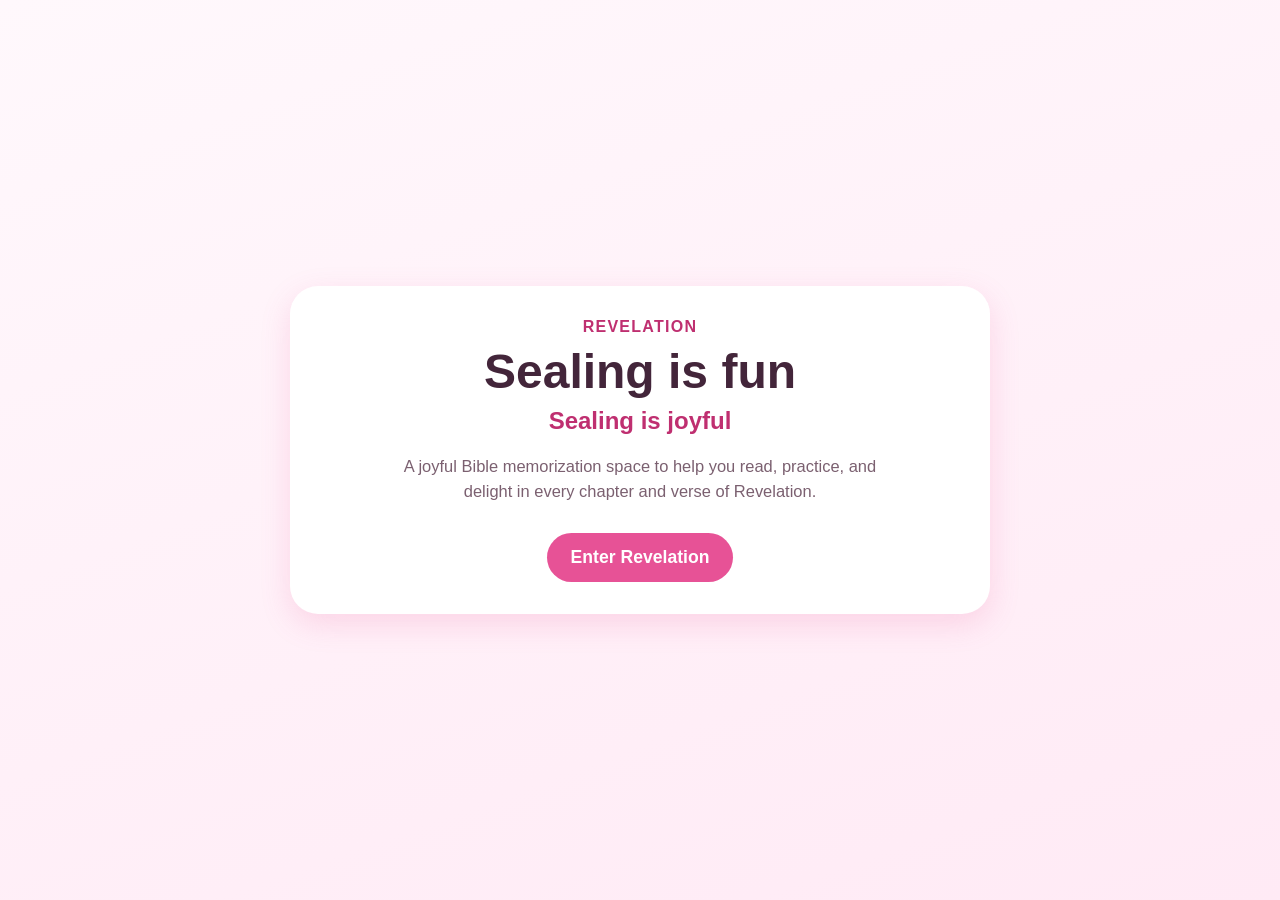
==== index.html @ c018d255 "Build multi-page Revelation memorization platform" ====
<!DOCTYPE html>
<html lang="en">
<head>
  <meta charset="UTF-8" />
  <meta name="viewport" content="width=device-width, initial-scale=1.0" />
  <title>Revelation | Sealing Is Fun</title>
  <link rel="stylesheet" href="styles.css" />
</head>
<body class="landing-page">
  <main class="hero-container">
    <section class="hero-card">
      <p class="eyebrow">Revelation</p>
      <h1>Sealing is fun</h1>
      <h2>Sealing is joyful</h2>
      <p class="subtitle">
        A joyful Bible memorization space to help you read, practice, and delight in every chapter and verse of Revelation.
      </p>
      <a class="btn btn-primary btn-large" href="chapters.html">Enter Revelation</a>
    </section>
  </main>
</body>
</html>
---- styles.css ----
:root {
  --bg: #fff5fa;
  --surface: #ffffff;
  --primary: #e75296;
  --primary-dark: #bf2f70;
  --text: #43253a;
  --muted: #7b6070;
  --shadow: 0 10px 30px rgba(231, 82, 150, 0.18);
  --radius: 18px;
}

* {
  box-sizing: border-box;
}

body {
  margin: 0;
  font-family: "Inter", "Segoe UI", sans-serif;
  background: linear-gradient(160deg, #fff8fc 0%, #ffeaf5 100%);
  color: var(--text);
}

.landing-page {
  min-height: 100vh;
  display: grid;
  place-items: center;
  padding: 1.25rem;
}

.hero-container {
  width: 100%;
  max-width: 700px;
}

.hero-card {
  background: var(--surface);
  border-radius: 28px;
  box-shadow: var(--shadow);
  padding: 2rem 1.5rem;
  text-align: center;
}

.eyebrow {
  margin: 0;
  color: var(--primary-dark);
  font-weight: 700;
  letter-spacing: 0.08em;
  text-transform: uppercase;
}

h1 {
  margin: 0.5rem 0 0;
  font-size: clamp(1.8rem, 7vw, 3rem);
}

h2 {
  margin-top: 0.5rem;
  color: var(--primary-dark);
  font-weight: 600;
}

.subtitle {
  color: var(--muted);
  font-size: 1.03rem;
  line-height: 1.5;
  margin: 1rem auto 1.8rem;
  max-width: 56ch;
}

.topbar {
  display: flex;
  gap: 0.75rem;
  align-items: center;
  padding: 1rem;
  position: sticky;
  top: 0;
  background: rgba(255, 245, 250, 0.9);
  backdrop-filter: blur(7px);
  border-bottom: 1px solid #f8dbe9;
}

.topbar h1 {
  font-size: 1.1rem;
  margin: 0;
}

.page-wrap {
  padding: 1rem;
  max-width: 960px;
  margin: 0 auto 3rem;
}

.page-intro {
  color: var(--muted);
}

.card-grid {
  display: grid;
  grid-template-columns: repeat(auto-fill, minmax(180px, 1fr));
  gap: 1rem;
}

.list-grid {
  display: grid;
  grid-template-columns: 1fr;
  gap: 0.8rem;
}

.card,
.verse-card,
.verse-meta,
.mode-content {
  background: var(--surface);
  border-radius: var(--radius);
  box-shadow: var(--shadow);
  padding: 1rem;
}

.verse-text {
  line-height: 1.6;
}

.btn {
  border: none;
  display: inline-block;
  text-decoration: none;
  text-align: center;
  padding: 0.72rem 1rem;
  border-radius: 999px;
  font-weight: 700;
  cursor: pointer;
}

.btn-primary {
  background: var(--primary);
  color: white;
}

.btn-primary:hover {
  background: var(--primary-dark);
}

.btn-large {
  font-size: 1.1rem;
  padding: 0.9rem 1.5rem;
}

.btn-ghost {
  background: #ffe6f3;
  color: var(--primary-dark);
}

.btn-option {
  background: #ffeef7;
  color: #733253;
  margin: 0.2rem;
}

.btn-option.selected {
  outline: 2px solid var(--primary);
}

.mode-tabs {
  margin: 1rem 0;
  display: grid;
  gap: 0.5rem;
  grid-template-columns: repeat(2, minmax(120px, 1fr));
}

.tab-btn {
  border: 0;
  border-radius: 12px;
  padding: 0.65rem;
  background: #ffe9f5;
  font-weight: 700;
}

.tab-btn.active {
  background: var(--primary);
  color: #fff;
}

.quiz-group {
  margin: 1rem 0;
}

.exercise-text {
  background: #fff0f8;
  border-radius: 12px;
  padding: 0.85rem;
}

.slots,
.choices {
  display: flex;
  flex-wrap: wrap;
  gap: 0.45rem;
  margin-bottom: 0.7rem;
}

.slot {
  border: 1px dashed #d1699c;
  background: #fff9fd;
  border-radius: 10px;
  padding: 0.55rem 0.7rem;
  cursor: pointer;
}

.hint {
  color: var(--muted);
  font-size: 0.9rem;
}

@media (min-width: 768px) {
  .list-grid {
    grid-template-columns: repeat(2, minmax(230px, 1fr));
  }

  .topbar {
    padding: 1rem 2rem;
  }

  .page-wrap {
    padding: 1.5rem 2rem;
  }
}
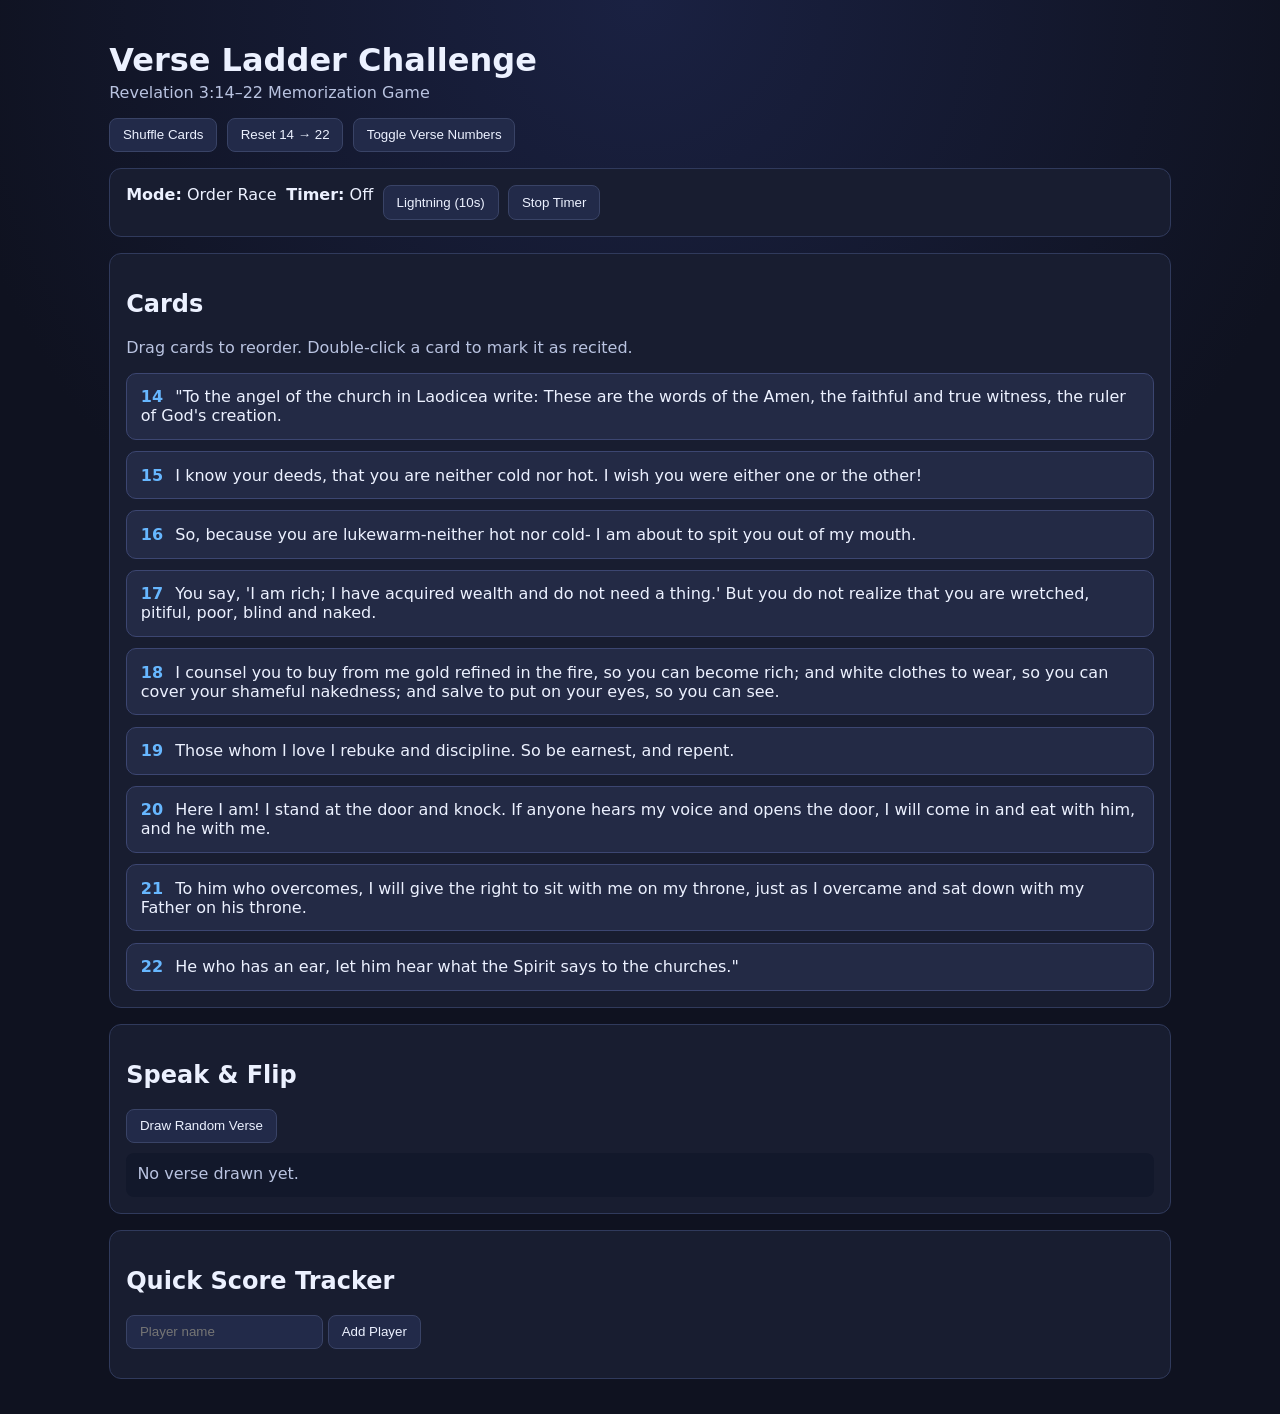
==== commit 534e2328: "Restructure game into single-page HTML/CSS/JS app" ====
--- a/index.html
+++ b/index.html
@@ -1,22 +1,53 @@
-<!DOCTYPE html>
+<!doctype html>
 <html lang="en">
 <head>
   <meta charset="UTF-8" />
   <meta name="viewport" content="width=device-width, initial-scale=1.0" />
-  <title>Revelation | Sealing Is Fun</title>
+  <title>Verse Ladder Challenge</title>
   <link rel="stylesheet" href="styles.css" />
 </head>
-<body class="landing-page">
-  <main class="hero-container">
-    <section class="hero-card">
-      <p class="eyebrow">Revelation</p>
-      <h1>Sealing is fun</h1>
-      <h2>Sealing is joyful</h2>
-      <p class="subtitle">
-        A joyful Bible memorization space to help you read, practice, and delight in every chapter and verse of Revelation.
-      </p>
-      <a class="btn btn-primary btn-large" href="chapters.html">Enter Revelation</a>
+<body>
+  <main class="app">
+    <header class="top">
+      <h1>Verse Ladder Challenge</h1>
+      <p class="subtitle">Revelation 3:14–22 Memorization Game</p>
+    </header>
+
+    <section class="controls">
+      <button id="shuffleBtn">Shuffle Cards</button>
+      <button id="resetOrderBtn">Reset 14 → 22</button>
+      <button id="toggleNumbersBtn">Toggle Verse Numbers</button>
+    </section>
+
+    <section class="status">
+      <div><strong>Mode:</strong> <span id="modeText">Order Race</span></div>
+      <div><strong>Timer:</strong> <span id="timerText">Off</span></div>
+      <button id="lightningBtn">Lightning (10s)</button>
+      <button id="stopTimerBtn">Stop Timer</button>
+    </section>
+
+    <section class="cards-wrap">
+      <h2>Cards</h2>
+      <p class="hint">Drag cards to reorder. Double-click a card to mark it as recited.</p>
+      <ul id="cards" class="cards"></ul>
+    </section>
+
+    <section class="recite">
+      <h2>Speak &amp; Flip</h2>
+      <button id="drawBtn">Draw Random Verse</button>
+      <div id="drawnCard" class="drawn">No verse drawn yet.</div>
+    </section>
+
+    <section class="scores">
+      <h2>Quick Score Tracker</h2>
+      <div class="score-controls">
+        <input id="playerName" type="text" placeholder="Player name" />
+        <button id="addPlayerBtn">Add Player</button>
+      </div>
+      <ul id="players" class="players"></ul>
     </section>
   </main>
+
+  <script src="script.js"></script>
 </body>
 </html>
--- a/styles.css
+++ b/styles.css
@@ -1,12 +1,11 @@
 :root {
-  --bg: #fff5fa;
-  --surface: #ffffff;
-  --primary: #e75296;
-  --primary-dark: #bf2f70;
-  --text: #43253a;
-  --muted: #7b6070;
-  --shadow: 0 10px 30px rgba(231, 82, 150, 0.18);
-  --radius: 18px;
+  color-scheme: dark;
+  --bg: #0f1220;
+  --panel: #181d30;
+  --card: #232a45;
+  --accent: #67b7ff;
+  --text: #ecf1ff;
+  --muted: #b9c3e0;
 }
 
 * {
@@ -15,212 +14,126 @@
 
 body {
   margin: 0;
-  font-family: "Inter", "Segoe UI", sans-serif;
-  background: linear-gradient(160deg, #fff8fc 0%, #ffeaf5 100%);
+  font-family: Inter, system-ui, -apple-system, Segoe UI, Roboto, sans-serif;
+  background: radial-gradient(circle at top, #1a2142, var(--bg) 45%);
   color: var(--text);
 }
 
-.landing-page {
-  min-height: 100vh;
-  display: grid;
-  place-items: center;
-  padding: 1.25rem;
+.app {
+  max-width: 1100px;
+  margin: 0 auto;
+  padding: 1.2rem;
 }
 
-.hero-container {
-  width: 100%;
-  max-width: 700px;
-}
-
-.hero-card {
-  background: var(--surface);
-  border-radius: 28px;
-  box-shadow: var(--shadow);
-  padding: 2rem 1.5rem;
-  text-align: center;
-}
-
-.eyebrow {
-  margin: 0;
-  color: var(--primary-dark);
-  font-weight: 700;
-  letter-spacing: 0.08em;
-  text-transform: uppercase;
-}
-
-h1 {
-  margin: 0.5rem 0 0;
-  font-size: clamp(1.8rem, 7vw, 3rem);
-}
-
-h2 {
-  margin-top: 0.5rem;
-  color: var(--primary-dark);
-  font-weight: 600;
+.top h1 {
+  margin-bottom: 0.25rem;
 }
 
 .subtitle {
-  color: var(--muted);
-  font-size: 1.03rem;
-  line-height: 1.5;
-  margin: 1rem auto 1.8rem;
-  max-width: 56ch;
-}
-
-.topbar {
-  display: flex;
-  gap: 0.75rem;
-  align-items: center;
-  padding: 1rem;
-  position: sticky;
-  top: 0;
-  background: rgba(255, 245, 250, 0.9);
-  backdrop-filter: blur(7px);
-  border-bottom: 1px solid #f8dbe9;
-}
-
-.topbar h1 {
-  font-size: 1.1rem;
-  margin: 0;
-}
-
-.page-wrap {
-  padding: 1rem;
-  max-width: 960px;
-  margin: 0 auto 3rem;
-}
-
-.page-intro {
+  margin-top: 0;
   color: var(--muted);
 }
 
-.card-grid {
-  display: grid;
-  grid-template-columns: repeat(auto-fill, minmax(180px, 1fr));
-  gap: 1rem;
+.controls,
+.status {
+  display: flex;
+  flex-wrap: wrap;
+  gap: 0.6rem;
+  margin-bottom: 1rem;
 }
 
-.list-grid {
-  display: grid;
-  grid-template-columns: 1fr;
-  gap: 0.8rem;
+button,
+input {
+  border: 1px solid #394366;
+  background: #222a49;
+  color: var(--text);
+  border-radius: 8px;
+  padding: 0.55rem 0.8rem;
 }
 
-.card,
-.verse-card,
-.verse-meta,
-.mode-content {
-  background: var(--surface);
-  border-radius: var(--radius);
-  box-shadow: var(--shadow);
-  padding: 1rem;
-}
-
-.verse-text {
-  line-height: 1.6;
-}
-
-.btn {
-  border: none;
-  display: inline-block;
-  text-decoration: none;
-  text-align: center;
-  padding: 0.72rem 1rem;
-  border-radius: 999px;
-  font-weight: 700;
+button:hover {
+  border-color: var(--accent);
   cursor: pointer;
 }
 
-.btn-primary {
-  background: var(--primary);
-  color: white;
+.cards-wrap,
+.recite,
+.scores,
+.status {
+  background: var(--panel);
+  border: 1px solid #303a5c;
+  border-radius: 12px;
+  padding: 1rem;
+  margin-bottom: 1rem;
 }
 
-.btn-primary:hover {
-  background: var(--primary-dark);
+.cards {
+  list-style: none;
+  margin: 0;
+  padding: 0;
+  display: grid;
+  gap: 0.7rem;
 }
 
-.btn-large {
-  font-size: 1.1rem;
-  padding: 0.9rem 1.5rem;
+.card {
+  background: var(--card);
+  border: 1px solid #3c4671;
+  border-radius: 10px;
+  padding: 0.85rem;
+  user-select: none;
 }
 
-.btn-ghost {
-  background: #ffe6f3;
-  color: var(--primary-dark);
+.card.dragging {
+  opacity: 0.45;
 }
 
-.btn-option {
-  background: #ffeef7;
-  color: #733253;
-  margin: 0.2rem;
+.card.done {
+  border-color: #5eda98;
+  box-shadow: 0 0 0 1px #5eda98 inset;
 }
 
-.btn-option.selected {
-  outline: 2px solid var(--primary);
+.verse-num {
+  font-weight: 700;
+  color: var(--accent);
+  margin-right: 0.45rem;
 }
 
-.mode-tabs {
-  margin: 1rem 0;
-  display: grid;
-  gap: 0.5rem;
-  grid-template-columns: repeat(2, minmax(120px, 1fr));
+.hint,
+.drawn {
+  color: var(--muted);
 }
 
-.tab-btn {
-  border: 0;
-  border-radius: 12px;
-  padding: 0.65rem;
-  background: #ffe9f5;
-  font-weight: 700;
+.drawn {
+  margin-top: 0.6rem;
+  background: #12182b;
+  border-radius: 8px;
+  padding: 0.7rem;
+  min-height: 44px;
 }
 
-.tab-btn.active {
-  background: var(--primary);
-  color: #fff;
+.players {
+  list-style: none;
+  padding: 0;
+  margin: 0.8rem 0 0;
+  display: grid;
+  gap: 0.55rem;
 }
 
-.quiz-group {
-  margin: 1rem 0;
+.player {
+  display: flex;
+  align-items: center;
+  justify-content: space-between;
+  background: #12182b;
+  border: 1px solid #2f395d;
+  border-radius: 8px;
+  padding: 0.45rem 0.6rem;
 }
 
-.exercise-text {
-  background: #fff0f8;
-  border-radius: 12px;
-  padding: 0.85rem;
+.player-controls {
+  display: flex;
+  gap: 0.4rem;
 }
 
-.slots,
-.choices {
-  display: flex;
-  flex-wrap: wrap;
-  gap: 0.45rem;
-  margin-bottom: 0.7rem;
+.player-controls button {
+  padding: 0.3rem 0.5rem;
 }
-
-.slot {
-  border: 1px dashed #d1699c;
-  background: #fff9fd;
-  border-radius: 10px;
-  padding: 0.55rem 0.7rem;
-  cursor: pointer;
-}
-
-.hint {
-  color: var(--muted);
-  font-size: 0.9rem;
-}
-
-@media (min-width: 768px) {
-  .list-grid {
-    grid-template-columns: repeat(2, minmax(230px, 1fr));
-  }
-
-  .topbar {
-    padding: 1rem 2rem;
-  }
-
-  .page-wrap {
-    padding: 1.5rem 2rem;
-  }
-}
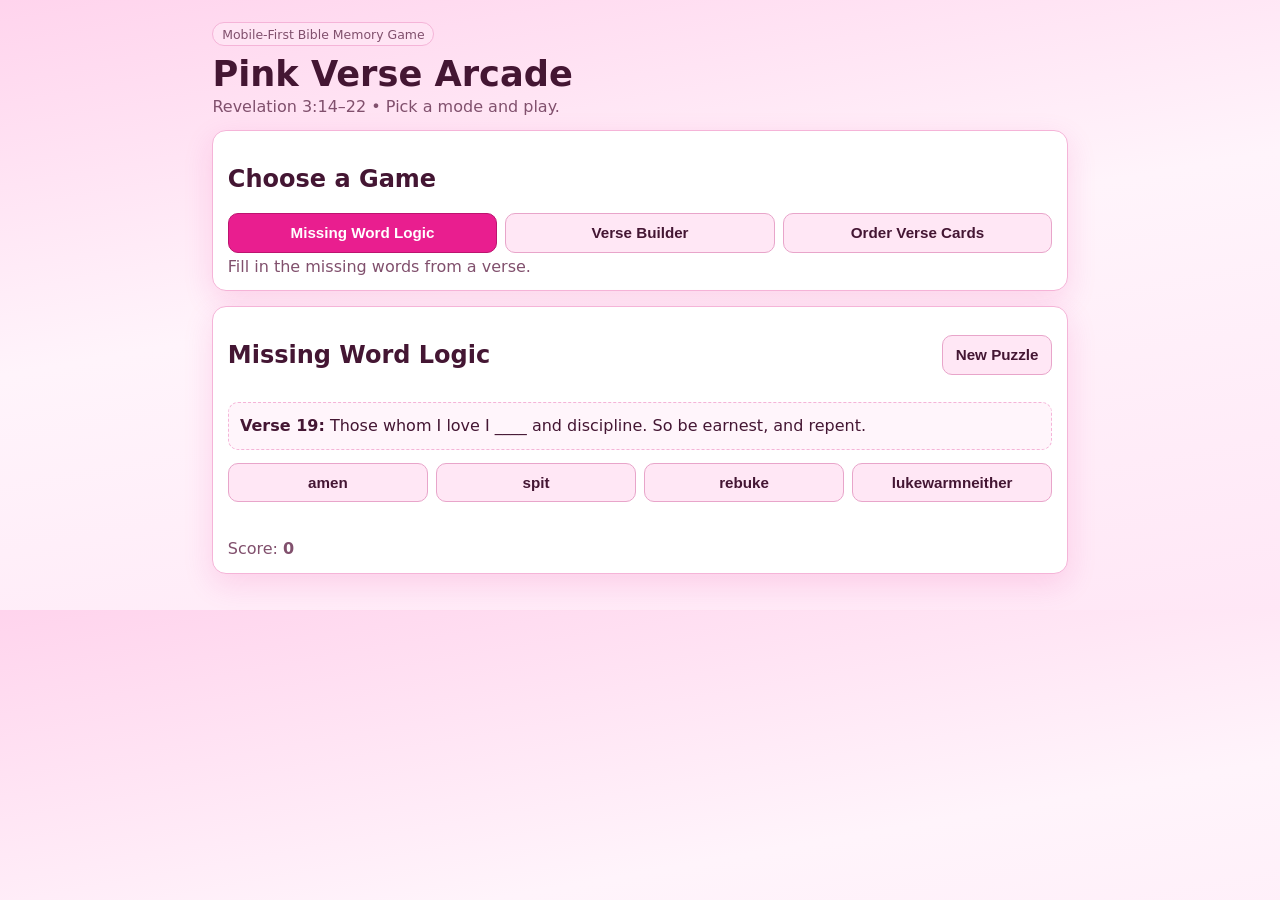
==== commit 2a600d3d: "Redesign app with pink mobile-first three-game experience" ====
--- a/index.html
+++ b/index.html
@@ -3,48 +3,67 @@
 <head>
   <meta charset="UTF-8" />
   <meta name="viewport" content="width=device-width, initial-scale=1.0" />
-  <title>Verse Ladder Challenge</title>
+  <title>Pink Verse Arcade</title>
   <link rel="stylesheet" href="styles.css" />
 </head>
 <body>
   <main class="app">
     <header class="top">
-      <h1>Verse Ladder Challenge</h1>
-      <p class="subtitle">Revelation 3:14–22 Memorization Game</p>
+      <p class="badge">Mobile-First Bible Memory Game</p>
+      <h1>Pink Verse Arcade</h1>
+      <p class="subtitle">Revelation 3:14–22 • Pick a mode and play.</p>
     </header>
 
-    <section class="controls">
-      <button id="shuffleBtn">Shuffle Cards</button>
-      <button id="resetOrderBtn">Reset 14 → 22</button>
-      <button id="toggleNumbersBtn">Toggle Verse Numbers</button>
+    <section class="panel mode-picker" aria-label="Game mode picker">
+      <h2>Choose a Game</h2>
+      <div class="mode-grid">
+        <button class="mode-btn active" data-mode="missing">Missing Word Logic</button>
+        <button class="mode-btn" data-mode="builder">Verse Builder</button>
+        <button class="mode-btn" data-mode="order">Order Verse Cards</button>
+      </div>
+      <p id="modeDescription" class="hint">Fill in the missing words from a verse.</p>
     </section>
 
-    <section class="status">
-      <div><strong>Mode:</strong> <span id="modeText">Order Race</span></div>
-      <div><strong>Timer:</strong> <span id="timerText">Off</span></div>
-      <button id="lightningBtn">Lightning (10s)</button>
-      <button id="stopTimerBtn">Stop Timer</button>
+    <section id="missingGame" class="panel game-panel">
+      <div class="panel-head">
+        <h2>Missing Word Logic</h2>
+        <button id="nextMissingBtn">New Puzzle</button>
+      </div>
+      <p id="missingPrompt" class="prompt"></p>
+      <div id="missingChoices" class="choice-grid"></div>
+      <p id="missingFeedback" class="feedback"></p>
+      <p class="score">Score: <strong id="missingScore">0</strong></p>
     </section>
 
-    <section class="cards-wrap">
-      <h2>Cards</h2>
-      <p class="hint">Drag cards to reorder. Double-click a card to mark it as recited.</p>
-      <ul id="cards" class="cards"></ul>
+    <section id="builderGame" class="panel game-panel hidden">
+      <div class="panel-head">
+        <h2>Verse Builder</h2>
+        <button id="newBuilderBtn">New Verse</button>
+      </div>
+      <p id="builderVerseRef" class="hint"></p>
+      <div id="builderTarget" class="token-zone" aria-label="Build area"></div>
+      <div id="builderWordBank" class="token-zone bank" aria-label="Word bank"></div>
+      <div class="builder-actions">
+        <button id="checkBuilderBtn">Check Answer</button>
+        <button id="resetBuilderBtn">Clear Build</button>
+      </div>
+      <p id="builderFeedback" class="feedback"></p>
+      <p class="score">Score: <strong id="builderScore">0</strong></p>
     </section>
 
-    <section class="recite">
-      <h2>Speak &amp; Flip</h2>
-      <button id="drawBtn">Draw Random Verse</button>
-      <div id="drawnCard" class="drawn">No verse drawn yet.</div>
-    </section>
-
-    <section class="scores">
-      <h2>Quick Score Tracker</h2>
-      <div class="score-controls">
-        <input id="playerName" type="text" placeholder="Player name" />
-        <button id="addPlayerBtn">Add Player</button>
+    <section id="orderGame" class="panel game-panel hidden">
+      <div class="panel-head">
+        <h2>Order Verse Cards</h2>
+        <div class="cluster">
+          <button id="shuffleBtn">Shuffle</button>
+          <button id="resetOrderBtn">Reset</button>
+          <button id="toggleNumbersBtn">Toggle Numbers</button>
+        </div>
       </div>
-      <ul id="players" class="players"></ul>
+      <p class="hint">Drag cards to put verses in order from 14 to 22.</p>
+      <ul id="cards" class="cards"></ul>
+      <button id="checkOrderBtn">Check Order</button>
+      <p id="orderFeedback" class="feedback"></p>
     </section>
   </main>
 
--- a/styles.css
+++ b/styles.css
@@ -1,11 +1,15 @@
 :root {
-  color-scheme: dark;
-  --bg: #0f1220;
-  --panel: #181d30;
-  --card: #232a45;
-  --accent: #67b7ff;
-  --text: #ecf1ff;
-  --muted: #b9c3e0;
+  --bg: #fff3fa;
+  --bg-alt: #ffe4f4;
+  --panel: #ffffff;
+  --border: #f5b4d8;
+  --accent: #e91e8f;
+  --accent-dark: #bc146f;
+  --text: #441633;
+  --muted: #81506d;
+  --ok: #118a56;
+  --bad: #b51f4f;
+  --shadow: 0 10px 30px rgba(233, 30, 143, 0.14);
 }
 
 * {
@@ -14,126 +18,199 @@
 
 body {
   margin: 0;
-  font-family: Inter, system-ui, -apple-system, Segoe UI, Roboto, sans-serif;
-  background: radial-gradient(circle at top, #1a2142, var(--bg) 45%);
+  font-family: "Inter", "Segoe UI", Roboto, system-ui, sans-serif;
   color: var(--text);
+  background: linear-gradient(170deg, #ffd4ed, #fff4fb 45%, #ffe7f6);
 }
 
 .app {
-  max-width: 1100px;
+  padding: 1rem;
+  max-width: 900px;
   margin: 0 auto;
-  padding: 1.2rem;
-}
-
-.top h1 {
-  margin-bottom: 0.25rem;
+}
+
+.top {
+  margin-bottom: 0.85rem;
+}
+
+.badge {
+  display: inline-block;
+  margin: 0;
+  padding: 0.2rem 0.55rem;
+  border-radius: 999px;
+  background: var(--bg-alt);
+  border: 1px solid var(--border);
+  font-size: 0.78rem;
+  color: var(--muted);
+}
+
+h1 {
+  margin: 0.45rem 0 0.2rem;
+  font-size: clamp(1.6rem, 6vw, 2.2rem);
 }
 
 .subtitle {
-  margin-top: 0;
+  margin: 0;
   color: var(--muted);
 }
 
-.controls,
-.status {
-  display: flex;
-  flex-wrap: wrap;
-  gap: 0.6rem;
-  margin-bottom: 1rem;
-}
-
-button,
-input {
-  border: 1px solid #394366;
-  background: #222a49;
+.panel {
+  background: var(--panel);
+  border: 1px solid var(--border);
+  border-radius: 14px;
+  padding: 0.9rem;
+  box-shadow: var(--shadow);
+  margin-bottom: 0.9rem;
+}
+
+.mode-grid,
+.choice-grid,
+.builder-actions,
+.cluster {
+  display: grid;
+  gap: 0.5rem;
+}
+
+.mode-grid {
+  grid-template-columns: 1fr;
+}
+
+button {
+  border: 1px solid #e8a5ca;
+  background: #ffe7f5;
   color: var(--text);
-  border-radius: 8px;
-  padding: 0.55rem 0.8rem;
-}
-
-button:hover {
+  border-radius: 10px;
+  padding: 0.65rem 0.8rem;
+  font-weight: 600;
+  font-size: 0.95rem;
+}
+
+button:hover,
+button:focus-visible {
+  cursor: pointer;
   border-color: var(--accent);
-  cursor: pointer;
-}
-
-.cards-wrap,
-.recite,
-.scores,
-.status {
-  background: var(--panel);
-  border: 1px solid #303a5c;
-  border-radius: 12px;
-  padding: 1rem;
-  margin-bottom: 1rem;
-}
-
-.cards {
-  list-style: none;
-  margin: 0;
-  padding: 0;
-  display: grid;
-  gap: 0.7rem;
-}
-
-.card {
-  background: var(--card);
-  border: 1px solid #3c4671;
-  border-radius: 10px;
-  padding: 0.85rem;
-  user-select: none;
-}
-
-.card.dragging {
-  opacity: 0.45;
-}
-
-.card.done {
-  border-color: #5eda98;
-  box-shadow: 0 0 0 1px #5eda98 inset;
-}
-
-.verse-num {
-  font-weight: 700;
-  color: var(--accent);
-  margin-right: 0.45rem;
-}
-
-.hint,
-.drawn {
-  color: var(--muted);
-}
-
-.drawn {
-  margin-top: 0.6rem;
-  background: #12182b;
-  border-radius: 8px;
-  padding: 0.7rem;
-  min-height: 44px;
-}
-
-.players {
-  list-style: none;
-  padding: 0;
-  margin: 0.8rem 0 0;
-  display: grid;
-  gap: 0.55rem;
-}
-
-.player {
+  outline: none;
+}
+
+.mode-btn.active {
+  background: var(--accent);
+  color: #fff;
+  border-color: var(--accent-dark);
+}
+
+.panel-head {
   display: flex;
   align-items: center;
   justify-content: space-between;
-  background: #12182b;
-  border: 1px solid #2f395d;
-  border-radius: 8px;
-  padding: 0.45rem 0.6rem;
-}
-
-.player-controls {
+  gap: 0.5rem;
+  flex-wrap: wrap;
+}
+
+.prompt {
+  margin: 0.8rem 0;
+  background: #fff5fb;
+  border: 1px dashed var(--border);
+  border-radius: 10px;
+  padding: 0.7rem;
+  line-height: 1.5;
+}
+
+.feedback {
+  min-height: 1.2rem;
+  margin: 0.55rem 0;
+  font-weight: 600;
+}
+
+.feedback.ok {
+  color: var(--ok);
+}
+
+.feedback.bad {
+  color: var(--bad);
+}
+
+.score,
+.hint {
+  margin: 0.25rem 0 0;
+  color: var(--muted);
+}
+
+.hidden {
+  display: none;
+}
+
+.choice-grid {
+  grid-template-columns: 1fr 1fr;
+}
+
+.token-zone {
+  min-height: 68px;
+  border-radius: 10px;
+  border: 1px dashed var(--border);
+  padding: 0.5rem;
   display: flex;
+  flex-wrap: wrap;
   gap: 0.4rem;
-}
-
-.player-controls button {
-  padding: 0.3rem 0.5rem;
-}
+  align-content: flex-start;
+  background: #fff5fb;
+  margin: 0.55rem 0;
+}
+
+.token {
+  background: #ffd5eb;
+  border: 1px solid #ec9bc5;
+  padding: 0.35rem 0.55rem;
+  border-radius: 999px;
+  font-size: 0.92rem;
+}
+
+.bank .token {
+  background: #ffe9f6;
+}
+
+.cards {
+  list-style: none;
+  margin: 0.8rem 0;
+  padding: 0;
+  display: grid;
+  gap: 0.55rem;
+}
+
+.card {
+  background: #fff5fb;
+  border: 1px solid var(--border);
+  border-radius: 10px;
+  padding: 0.7rem;
+  user-select: none;
+}
+
+.card.dragging {
+  opacity: 0.5;
+}
+
+.verse-num {
+  font-weight: 800;
+  color: var(--accent-dark);
+  margin-right: 0.45rem;
+}
+
+@media (min-width: 680px) {
+  .app {
+    padding: 1.4rem;
+  }
+
+  .mode-grid {
+    grid-template-columns: repeat(3, 1fr);
+  }
+
+  .choice-grid {
+    grid-template-columns: repeat(4, 1fr);
+  }
+
+  .builder-actions,
+  .cluster {
+    grid-auto-flow: column;
+    grid-auto-columns: max-content;
+    justify-content: start;
+  }
+}
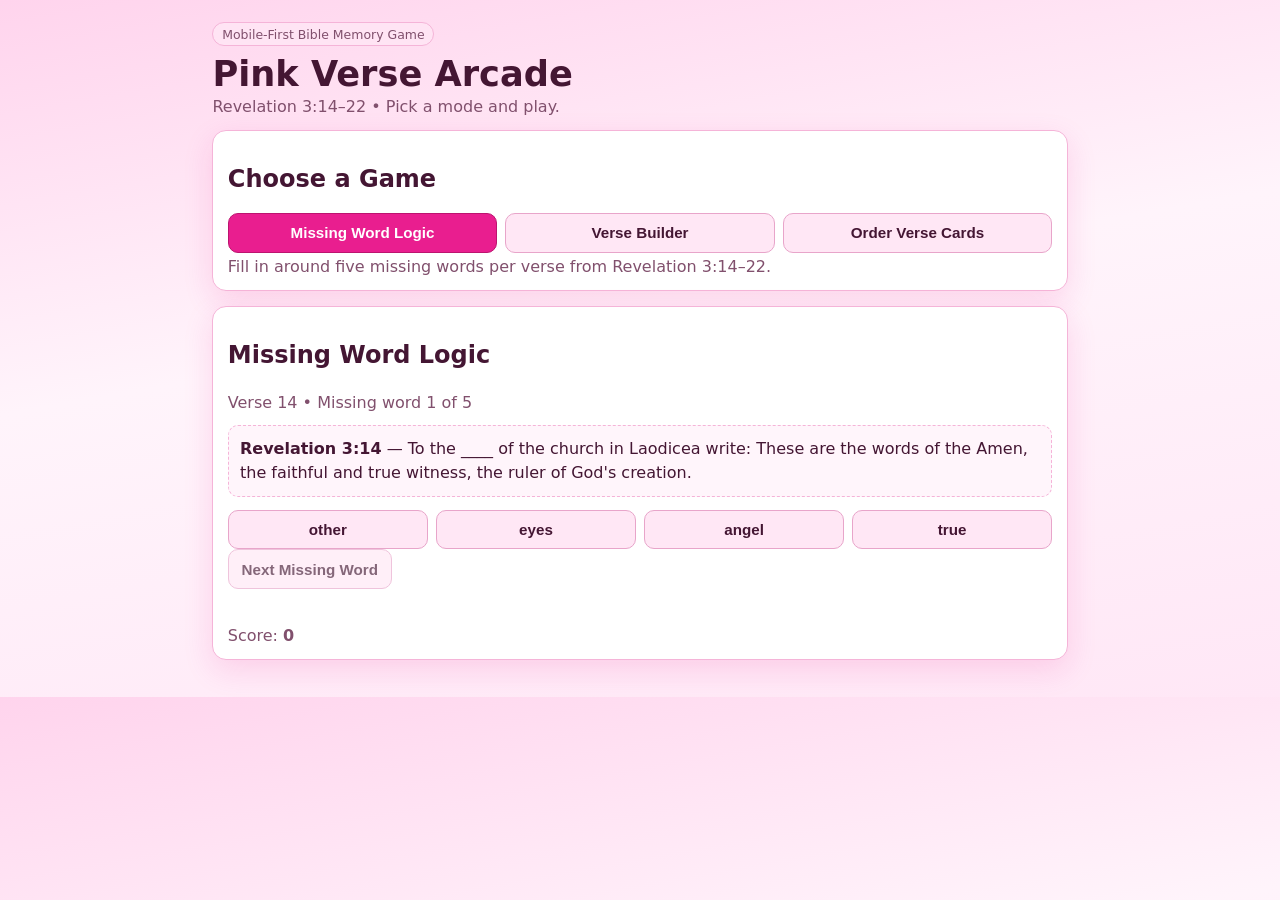
==== commit a6783b11: "Refine verse games flow and card formats" ====
--- a/index.html
+++ b/index.html
@@ -21,16 +21,19 @@
         <button class="mode-btn" data-mode="builder">Verse Builder</button>
         <button class="mode-btn" data-mode="order">Order Verse Cards</button>
       </div>
-      <p id="modeDescription" class="hint">Fill in the missing words from a verse.</p>
+      <p id="modeDescription" class="hint">Fill in around five missing words per verse from Revelation 3:14–22.</p>
     </section>
 
     <section id="missingGame" class="panel game-panel">
       <div class="panel-head">
         <h2>Missing Word Logic</h2>
-        <button id="nextMissingBtn">New Puzzle</button>
       </div>
+      <p id="missingProgress" class="hint"></p>
       <p id="missingPrompt" class="prompt"></p>
       <div id="missingChoices" class="choice-grid"></div>
+      <div class="builder-actions">
+        <button id="nextMissingBtn" disabled>Next Missing Word</button>
+      </div>
       <p id="missingFeedback" class="feedback"></p>
       <p class="score">Score: <strong id="missingScore">0</strong></p>
     </section>
@@ -42,7 +45,7 @@
       </div>
       <p id="builderVerseRef" class="hint"></p>
       <div id="builderTarget" class="token-zone" aria-label="Build area"></div>
-      <div id="builderWordBank" class="token-zone bank" aria-label="Word bank"></div>
+      <div id="builderWordBank" class="token-zone bank" aria-label="Phrase bank"></div>
       <div class="builder-actions">
         <button id="checkBuilderBtn">Check Answer</button>
         <button id="resetBuilderBtn">Clear Build</button>
@@ -57,10 +60,9 @@
         <div class="cluster">
           <button id="shuffleBtn">Shuffle</button>
           <button id="resetOrderBtn">Reset</button>
-          <button id="toggleNumbersBtn">Toggle Numbers</button>
         </div>
       </div>
-      <p class="hint">Drag cards to put verses in order from 14 to 22.</p>
+      <p class="hint">Drag one full verse sentence per card into Revelation 3:14 → 3:22 order.</p>
       <ul id="cards" class="cards"></ul>
       <button id="checkOrderBtn">Check Order</button>
       <p id="orderFeedback" class="feedback"></p>
--- a/styles.css
+++ b/styles.css
@@ -92,6 +92,11 @@
   outline: none;
 }
 
+button:disabled {
+  cursor: not-allowed;
+  opacity: 0.65;
+}
+
 .mode-btn.active {
   background: var(--accent);
   color: #fff;
@@ -164,6 +169,12 @@
   font-size: 0.92rem;
 }
 
+.phrase-token {
+  border-radius: 12px;
+  text-align: left;
+  line-height: 1.35;
+}
+
 .bank .token {
   background: #ffe9f6;
 }
@@ -188,12 +199,6 @@
   opacity: 0.5;
 }
 
-.verse-num {
-  font-weight: 800;
-  color: var(--accent-dark);
-  margin-right: 0.45rem;
-}
-
 @media (min-width: 680px) {
   .app {
     padding: 1.4rem;
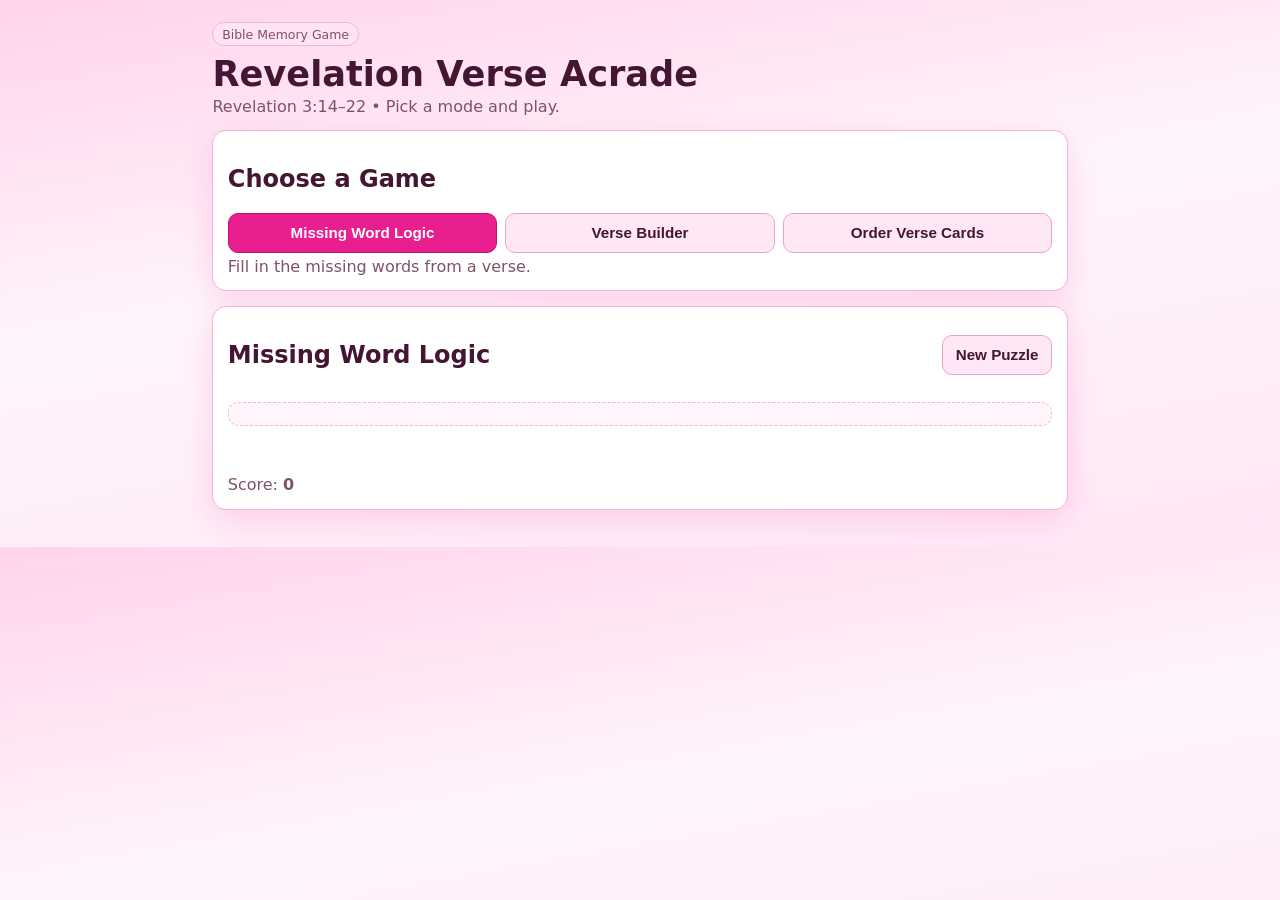
==== commit a275c237: "Update game title and badge text" ====
--- a/index.html
+++ b/index.html
@@ -3,14 +3,14 @@
 <head>
   <meta charset="UTF-8" />
   <meta name="viewport" content="width=device-width, initial-scale=1.0" />
-  <title>Pink Verse Arcade</title>
+  <title>Revelation Verse Acrade</title>
   <link rel="stylesheet" href="styles.css" />
 </head>
 <body>
   <main class="app">
     <header class="top">
-      <p class="badge">Mobile-First Bible Memory Game</p>
-      <h1>Pink Verse Arcade</h1>
+      <p class="badge">Bible Memory Game</p>
+      <h1>Revelation Verse Acrade</h1>
       <p class="subtitle">Revelation 3:14–22 • Pick a mode and play.</p>
     </header>
 
@@ -21,19 +21,16 @@
         <button class="mode-btn" data-mode="builder">Verse Builder</button>
         <button class="mode-btn" data-mode="order">Order Verse Cards</button>
       </div>
-      <p id="modeDescription" class="hint">Fill in around five missing words per verse from Revelation 3:14–22.</p>
+      <p id="modeDescription" class="hint">Fill in the missing words from a verse.</p>
     </section>
 
     <section id="missingGame" class="panel game-panel">
       <div class="panel-head">
         <h2>Missing Word Logic</h2>
+        <button id="nextMissingBtn">New Puzzle</button>
       </div>
-      <p id="missingProgress" class="hint"></p>
       <p id="missingPrompt" class="prompt"></p>
       <div id="missingChoices" class="choice-grid"></div>
-      <div class="builder-actions">
-        <button id="nextMissingBtn" disabled>Next Missing Word</button>
-      </div>
       <p id="missingFeedback" class="feedback"></p>
       <p class="score">Score: <strong id="missingScore">0</strong></p>
     </section>
@@ -45,7 +42,7 @@
       </div>
       <p id="builderVerseRef" class="hint"></p>
       <div id="builderTarget" class="token-zone" aria-label="Build area"></div>
-      <div id="builderWordBank" class="token-zone bank" aria-label="Phrase bank"></div>
+      <div id="builderWordBank" class="token-zone bank" aria-label="Word bank"></div>
       <div class="builder-actions">
         <button id="checkBuilderBtn">Check Answer</button>
         <button id="resetBuilderBtn">Clear Build</button>
@@ -60,9 +57,10 @@
         <div class="cluster">
           <button id="shuffleBtn">Shuffle</button>
           <button id="resetOrderBtn">Reset</button>
+          <button id="toggleNumbersBtn">Toggle Numbers</button>
         </div>
       </div>
-      <p class="hint">Drag one full verse sentence per card into Revelation 3:14 → 3:22 order.</p>
+      <p class="hint">Drag cards to put verses in order from 14 to 22.</p>
       <ul id="cards" class="cards"></ul>
       <button id="checkOrderBtn">Check Order</button>
       <p id="orderFeedback" class="feedback"></p>
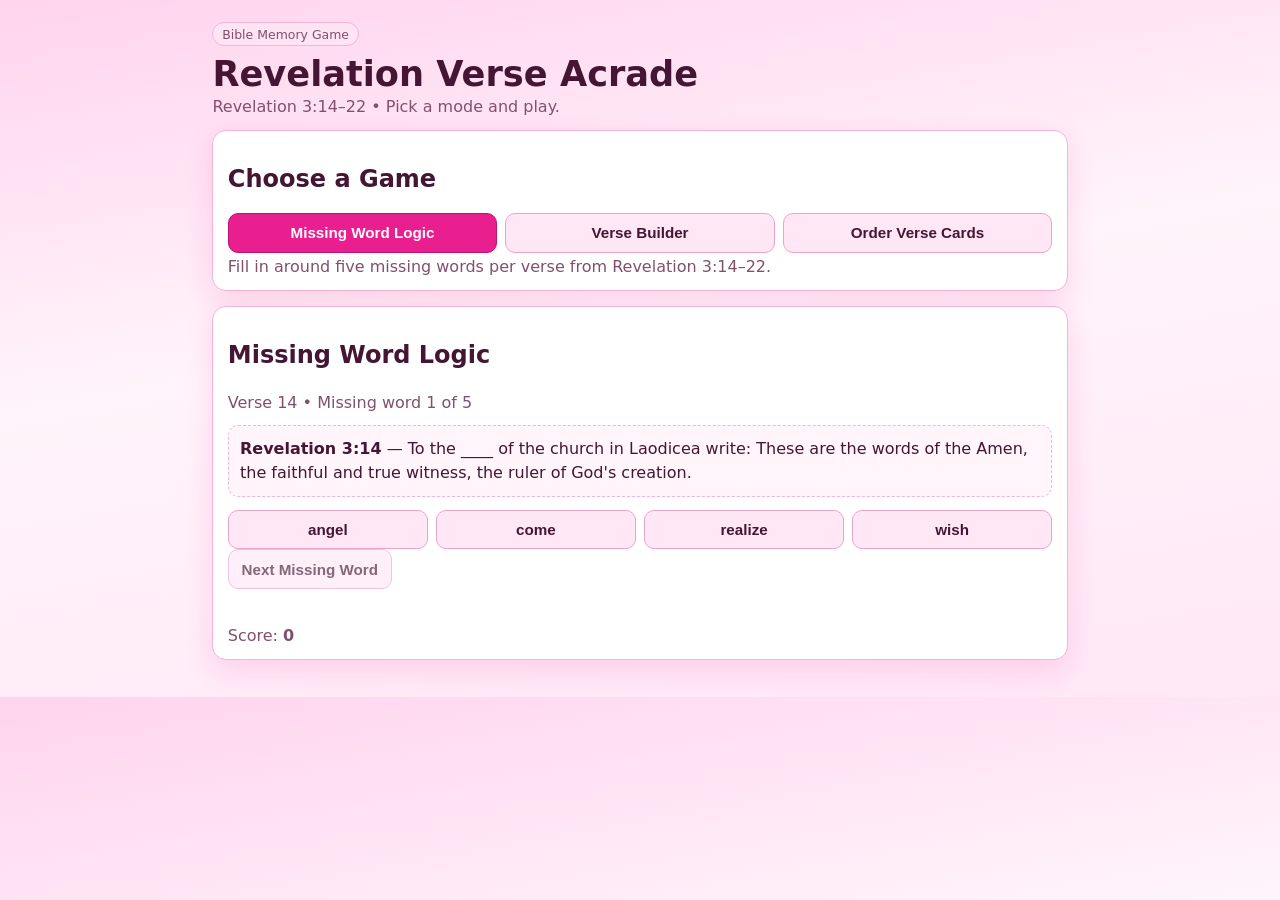
==== commit bad9c672: "Merge pull request #6 from moira-glenda/codex/rename-mobile-first-bible-memory-game-to-bible-memory-" ====
--- a/index.html
+++ b/index.html
@@ -21,16 +21,19 @@
         <button class="mode-btn" data-mode="builder">Verse Builder</button>
         <button class="mode-btn" data-mode="order">Order Verse Cards</button>
       </div>
-      <p id="modeDescription" class="hint">Fill in the missing words from a verse.</p>
+      <p id="modeDescription" class="hint">Fill in around five missing words per verse from Revelation 3:14–22.</p>
     </section>
 
     <section id="missingGame" class="panel game-panel">
       <div class="panel-head">
         <h2>Missing Word Logic</h2>
-        <button id="nextMissingBtn">New Puzzle</button>
       </div>
+      <p id="missingProgress" class="hint"></p>
       <p id="missingPrompt" class="prompt"></p>
       <div id="missingChoices" class="choice-grid"></div>
+      <div class="builder-actions">
+        <button id="nextMissingBtn" disabled>Next Missing Word</button>
+      </div>
       <p id="missingFeedback" class="feedback"></p>
       <p class="score">Score: <strong id="missingScore">0</strong></p>
     </section>
@@ -42,7 +45,7 @@
       </div>
       <p id="builderVerseRef" class="hint"></p>
       <div id="builderTarget" class="token-zone" aria-label="Build area"></div>
-      <div id="builderWordBank" class="token-zone bank" aria-label="Word bank"></div>
+      <div id="builderWordBank" class="token-zone bank" aria-label="Phrase bank"></div>
       <div class="builder-actions">
         <button id="checkBuilderBtn">Check Answer</button>
         <button id="resetBuilderBtn">Clear Build</button>
@@ -57,10 +60,9 @@
         <div class="cluster">
           <button id="shuffleBtn">Shuffle</button>
           <button id="resetOrderBtn">Reset</button>
-          <button id="toggleNumbersBtn">Toggle Numbers</button>
         </div>
       </div>
-      <p class="hint">Drag cards to put verses in order from 14 to 22.</p>
+      <p class="hint">Drag one full verse sentence per card into Revelation 3:14 → 3:22 order.</p>
       <ul id="cards" class="cards"></ul>
       <button id="checkOrderBtn">Check Order</button>
       <p id="orderFeedback" class="feedback"></p>
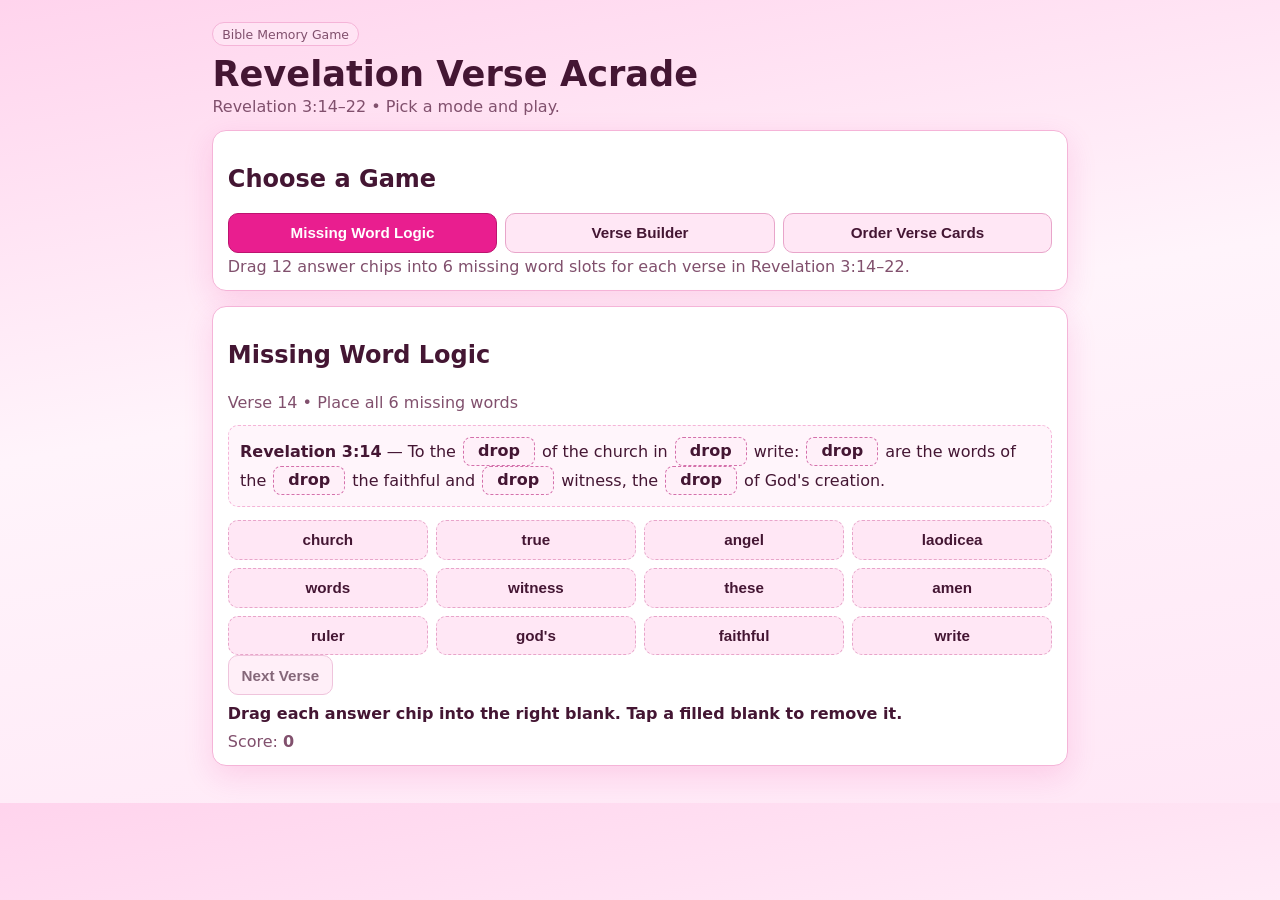
==== commit d8377bbe: "Convert missing word mode to drag-and-drop verse puzzle" ====
--- a/index.html
+++ b/index.html
@@ -21,7 +21,7 @@
         <button class="mode-btn" data-mode="builder">Verse Builder</button>
         <button class="mode-btn" data-mode="order">Order Verse Cards</button>
       </div>
-      <p id="modeDescription" class="hint">Fill in around five missing words per verse from Revelation 3:14–22.</p>
+      <p id="modeDescription" class="hint">Drag 12 answer chips into 6 missing word slots for each verse in Revelation 3:14–22.</p>
     </section>
 
     <section id="missingGame" class="panel game-panel">
@@ -32,7 +32,7 @@
       <p id="missingPrompt" class="prompt"></p>
       <div id="missingChoices" class="choice-grid"></div>
       <div class="builder-actions">
-        <button id="nextMissingBtn" disabled>Next Missing Word</button>
+        <button id="nextMissingBtn" disabled>Next Verse</button>
       </div>
       <p id="missingFeedback" class="feedback"></p>
       <p class="score">Score: <strong id="missingScore">0</strong></p>
--- a/styles.css
+++ b/styles.css
@@ -219,3 +219,27 @@
     justify-content: start;
   }
 }
+
+.blank-slot {
+  display: inline-flex;
+  align-items: center;
+  justify-content: center;
+  min-width: 72px;
+  padding: 0.1rem 0.45rem;
+  margin: 0 0.12rem;
+  border: 1px dashed #d470ab;
+  border-radius: 8px;
+  background: #fff0f9;
+  font-weight: 700;
+  text-transform: lowercase;
+}
+
+.blank-slot.drag-over {
+  border-color: var(--accent);
+  background: #ffd9ee;
+}
+
+.choice-chip {
+  text-transform: lowercase;
+  border-style: dashed;
+}
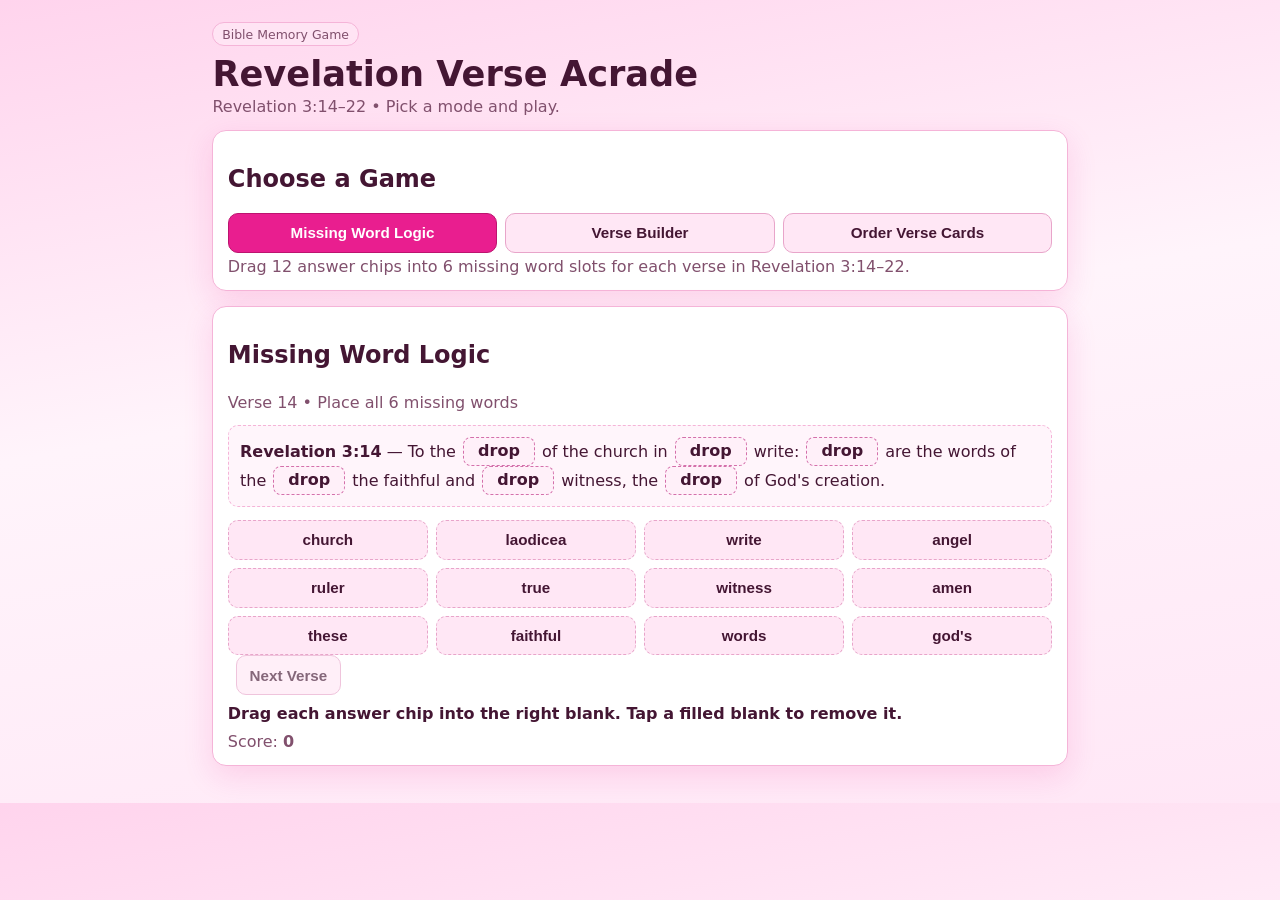
==== commit 26b34975: "Update index.html" ====
--- a/index.html
+++ b/index.html
@@ -21,7 +21,7 @@
         <button class="mode-btn" data-mode="builder">Verse Builder</button>
         <button class="mode-btn" data-mode="order">Order Verse Cards</button>
       </div>
-      <p id="modeDescription" class="hint">Drag 12 answer chips into 6 missing word slots for each verse in Revelation 3:14–22.</p>
+      <p id="modeDescription" class="hint">Drag answer chips into missing word slots for each verse.</p>
     </section>
 
     <section id="missingGame" class="panel game-panel">
@@ -32,6 +32,7 @@
       <p id="missingPrompt" class="prompt"></p>
       <div id="missingChoices" class="choice-grid"></div>
       <div class="builder-actions">
+        <br/><br/>
         <button id="nextMissingBtn" disabled>Next Verse</button>
       </div>
       <p id="missingFeedback" class="feedback"></p>
